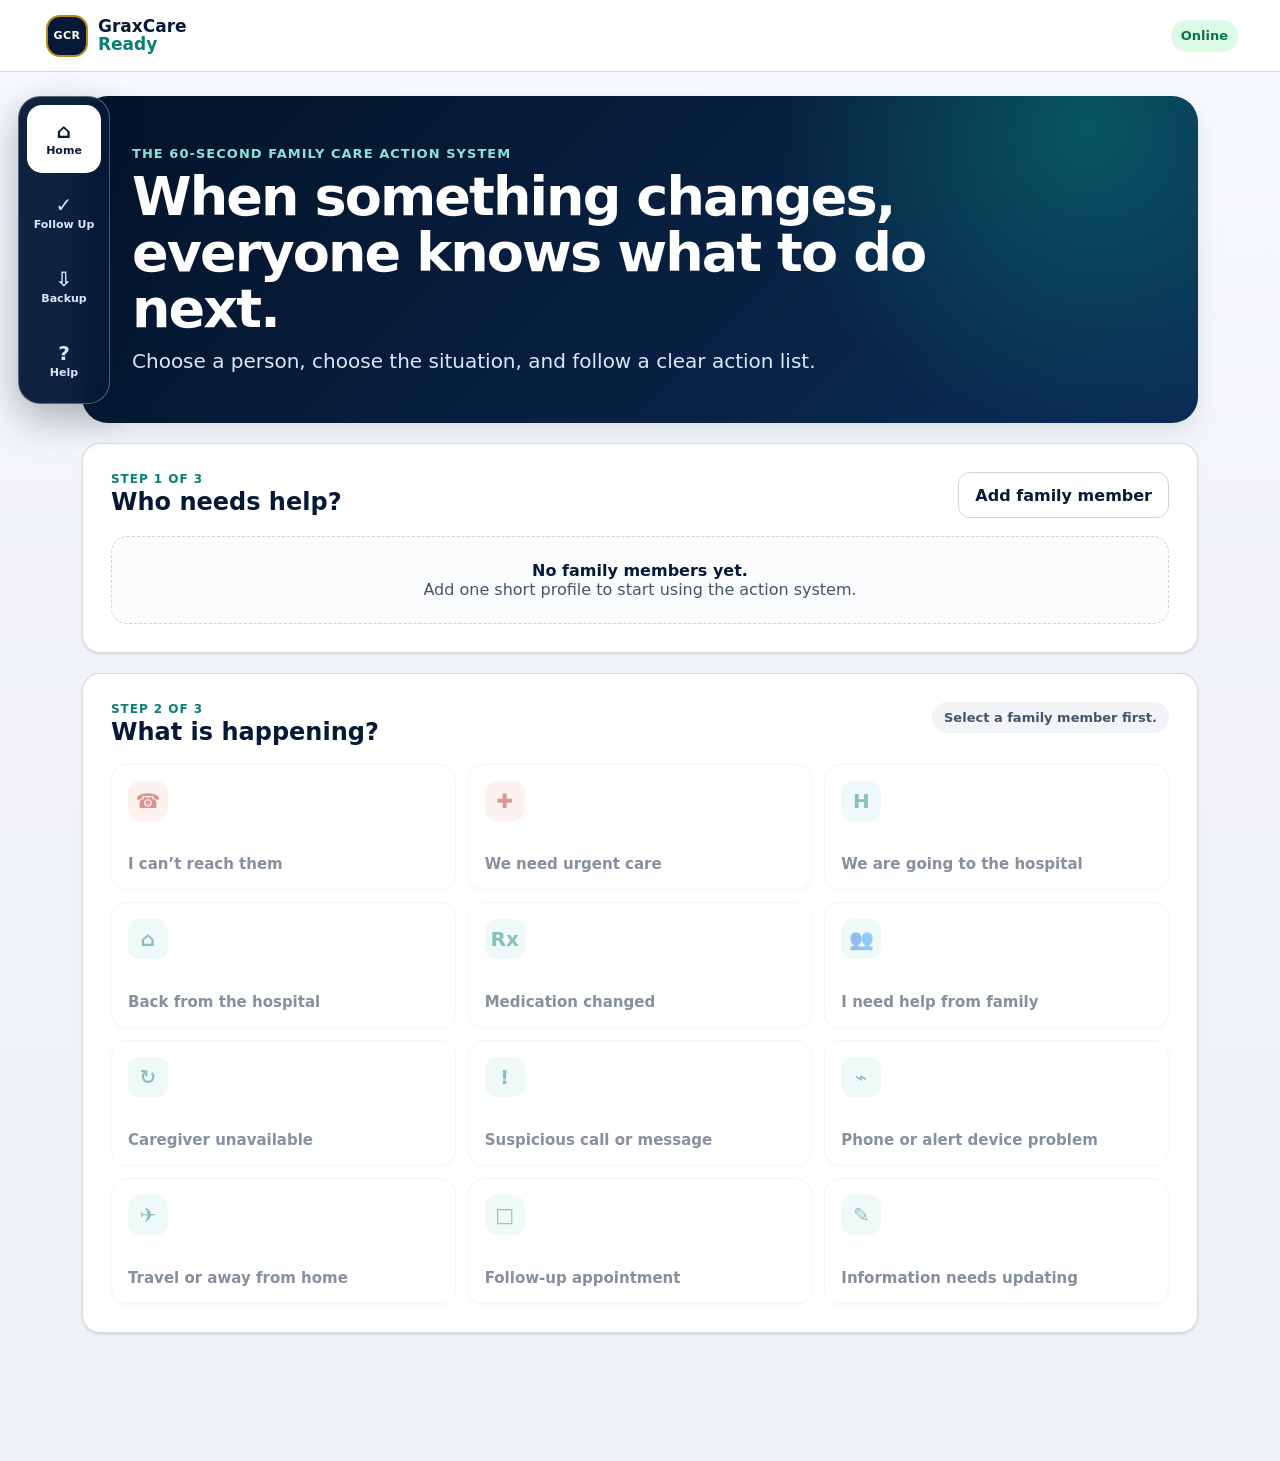
==== index.html @ 17f40778 "Add files via upload Upload GraxCare Ready HTTPS test" ====
<!doctype html>
<html lang="en">
<head>
  <meta charset="utf-8">
  <meta name="viewport" content="width=device-width, initial-scale=1, viewport-fit=cover">
  <meta name="theme-color" content="#061a38">
  <meta name="description" content="GraxCare Ready — The 60-Second Family Care Action System.">
  <title>GraxCare Ready</title>
  <link rel="manifest" href="manifest.webmanifest">
  <link rel="stylesheet" href="styles.css">
</head>
<body>
  <a class="skip-link" href="#main">Skip to main content</a>

  <header class="app-header">
    <button class="brand" type="button" data-route="home" aria-label="Go to home">
      <span class="brand-placeholder" aria-hidden="true">GCR</span>
      <span class="brand-copy"><strong>GraxCare</strong><span>Ready</span></span>
    </button>
    <div class="header-actions">
      <span id="connectionStatus" class="status-pill" role="status">Online</span>
      <button id="installButton" class="button button-secondary button-small" type="button" hidden>Add to Home</button>
    </div>
  </header>

  <main id="main" class="app-shell" tabindex="-1">
    <section id="homeView" class="view" data-view="home">
      <div class="hero-card">
        <p class="eyebrow">The 60-Second Family Care Action System</p>
        <h1>When something changes, everyone knows what to do next.</h1>
        <p>Choose a person, choose the situation, and follow a clear action list.</p>
      </div>

      <section class="panel" aria-labelledby="whoTitle">
        <div class="section-heading">
          <div>
            <p class="step-label">Step 1 of 3</p>
            <h2 id="whoTitle">Who needs help?</h2>
          </div>
          <button id="addProfileButton" class="button button-secondary" type="button">Add family member</button>
        </div>
        <div id="profilesList" class="profiles-grid" aria-live="polite"></div>
      </section>

      <section class="panel" aria-labelledby="situationTitle">
        <div class="section-heading">
          <div>
            <p class="step-label">Step 2 of 3</p>
            <h2 id="situationTitle">What is happening?</h2>
          </div>
          <p id="selectionHint" class="selection-hint">Select a family member first.</p>
        </div>
        <div id="situationsGrid" class="situations-grid"></div>
      </section>
    </section>

    <section id="actionView" class="view" data-view="action" hidden>
      <button class="text-button back-button" type="button" data-route="home">← Back</button>
      <div id="actionContent"></div>
    </section>

    <section id="followupView" class="view" data-view="followup" hidden>
      <div class="page-heading">
        <div>
          <p class="eyebrow">Follow Up</p>
          <h1>Keep the next steps organized.</h1>
        </div>
        <button id="addFollowupButton" class="button button-primary" type="button">Add follow-up</button>
      </div>
      <div id="followupList" class="stack-list"></div>
    </section>

    <section id="backupView" class="view" data-view="backup" hidden>
      <div class="page-heading">
        <div>
          <p class="eyebrow">Private by design</p>
          <h1>Backup and restore</h1>
          <p>Your information stays on this device unless you export an encrypted backup.</p>
        </div>
      </div>
      <div class="two-column">
        <article class="panel action-panel">
          <h2>Export encrypted backup</h2>
          <p>Create a password-protected file that can be moved to another device.</p>
          <button id="exportBackupButton" class="button button-primary" type="button">Export backup</button>
        </article>
        <article class="panel action-panel">
          <h2>Restore backup</h2>
          <p>Replace the information on this device with a valid GraxCare Ready backup.</p>
          <label class="button button-secondary file-button" for="restoreFileInput">Choose backup file</label>
          <input id="restoreFileInput" class="visually-hidden" type="file" accept=".graxcare,.json,application/json">
        </article>
      </div>
      <article class="panel danger-panel">
        <h2>Reset this device</h2>
        <p>This removes profiles, action progress, and follow-up items from this browser.</p>
        <button id="resetDataButton" class="button button-danger" type="button">Delete all local data</button>
      </article>
    </section>

    <section id="helpView" class="view" data-view="help" hidden>
      <div class="page-heading">
        <div>
          <p class="eyebrow">Simple. Private. Prepared.</p>
          <h1>How GraxCare Ready works</h1>
        </div>
      </div>
      <div class="help-grid">
        <article class="panel"><span class="number-badge">1</span><h2>Prepare</h2><p>Add only the information your family may need quickly.</p></article>
        <article class="panel"><span class="number-badge">2</span><h2>Act</h2><p>Select a situation and complete the short action list.</p></article>
        <article class="panel"><span class="number-badge">3</span><h2>Follow Up</h2><p>Track appointments, medication changes, questions, and assigned tasks.</p></article>
      </div>
      <article class="panel legal-note">
        <h2>Important</h2>
        <p>GraxCare Ready organizes information and next steps. It does not provide medical advice and does not replace emergency services. In the United States, call 911 when someone may be in immediate danger.</p>
      </article>
    </section>
  </main>

  <nav class="bottom-nav" aria-label="Primary navigation">
    <button type="button" data-route="home" class="nav-button active"><span aria-hidden="true">⌂</span>Home</button>
    <button type="button" data-route="followup" class="nav-button"><span aria-hidden="true">✓</span>Follow Up</button>
    <button type="button" data-route="backup" class="nav-button"><span aria-hidden="true">⇩</span>Backup</button>
    <button type="button" data-route="help" class="nav-button"><span aria-hidden="true">?</span>Help</button>
  </nav>

  <div id="modalRoot" class="modal-root" hidden></div>
  <div id="toast" class="toast" role="status" aria-live="polite" hidden></div>

  <script src="app.js" defer></script>
</body>
</html>
---- styles.css ----
:root {
  --navy-950: #041329;
  --navy-900: #061a38;
  --navy-800: #0b2b55;
  --navy-700: #153f72;
  --teal-700: #087f72;
  --teal-600: #07998a;
  --teal-100: #dff6f1;
  --gold-600: #b88923;
  --gold-100: #f7ecd0;
  --red-700: #b42318;
  --red-100: #fee4e2;
  --green-700: #067647;
  --green-100: #dcfae6;
  --gray-950: #101828;
  --gray-700: #344054;
  --gray-600: #475467;
  --gray-300: #d0d5dd;
  --gray-200: #eaecf0;
  --gray-100: #f2f4f7;
  --white: #ffffff;
  --shadow-sm: 0 1px 2px rgba(16, 24, 40, .06), 0 1px 3px rgba(16, 24, 40, .1);
  --shadow-md: 0 8px 24px rgba(6, 26, 56, .10);
  --radius-sm: 12px;
  --radius-md: 18px;
  --radius-lg: 26px;
  --safe-bottom: max(18px, env(safe-area-inset-bottom));
}

* { box-sizing: border-box; }
html { min-width: 320px; background: var(--gray-100); color: var(--gray-950); font-family: Inter, ui-sans-serif, system-ui, -apple-system, BlinkMacSystemFont, "Segoe UI", sans-serif; }
body { margin: 0; min-height: 100vh; background: linear-gradient(180deg, #f8fbff 0%, var(--gray-100) 42%, #eef2f7 100%); }
button, input, select, textarea { font: inherit; }
button { cursor: pointer; }
button:focus-visible, input:focus-visible, select:focus-visible, textarea:focus-visible, a:focus-visible { outline: 3px solid #84caff; outline-offset: 3px; }
[hidden] { display: none !important; }

.skip-link { position: fixed; left: 12px; top: -100px; z-index: 1000; background: var(--white); color: var(--navy-900); padding: 10px 14px; border-radius: 10px; box-shadow: var(--shadow-md); }
.skip-link:focus { top: 12px; }
.visually-hidden { position: absolute !important; width: 1px; height: 1px; padding: 0; margin: -1px; overflow: hidden; clip: rect(0,0,0,0); white-space: nowrap; border: 0; }

.app-header { position: sticky; top: 0; z-index: 40; height: 72px; padding: 10px clamp(16px, 4vw, 42px); display: flex; align-items: center; justify-content: space-between; gap: 16px; background: rgba(255,255,255,.94); backdrop-filter: blur(14px); border-bottom: 1px solid rgba(208,213,221,.85); }
.brand { display: inline-flex; align-items: center; gap: 10px; border: 0; background: transparent; padding: 4px; color: var(--navy-900); text-align: left; }
.brand-placeholder { display: grid; place-items: center; width: 42px; height: 42px; border: 2px solid var(--gold-600); border-radius: 14px; background: var(--navy-900); color: var(--white); font-size: 11px; font-weight: 800; letter-spacing: .05em; }
.brand-copy { display: flex; flex-direction: column; font-size: 17px; line-height: 1.02; }
.brand-copy strong { font-weight: 800; }
.brand-copy span { color: var(--teal-700); font-weight: 800; }
.header-actions { display: flex; align-items: center; gap: 10px; }
.status-pill { display: inline-flex; align-items: center; min-height: 32px; padding: 6px 10px; border-radius: 999px; background: var(--green-100); color: var(--green-700); font-size: 13px; font-weight: 700; }
.status-pill.offline { background: var(--gold-100); color: #7a5012; }

.app-shell { width: min(1180px, 100%); margin: 0 auto; padding: 24px clamp(14px, 3vw, 32px) calc(110px + var(--safe-bottom)); }
.view { animation: fade-in .18s ease-out; }
@keyframes fade-in { from { opacity: .45; transform: translateY(4px); } to { opacity: 1; transform: none; } }

.hero-card { padding: clamp(22px, 5vw, 50px); border-radius: var(--radius-lg); color: var(--white); background: radial-gradient(circle at 90% 10%, rgba(7,153,138,.42), transparent 30%), linear-gradient(135deg, var(--navy-950), var(--navy-800)); box-shadow: var(--shadow-md); overflow: hidden; }
.hero-card h1 { max-width: 820px; margin: 8px 0 12px; font-size: clamp(28px, 5vw, 54px); line-height: 1.04; letter-spacing: -.035em; }
.hero-card p:last-child { max-width: 720px; margin: 0; color: #dbe8f7; font-size: clamp(16px, 2vw, 20px); }
.eyebrow { margin: 0; color: var(--teal-600); font-size: 13px; font-weight: 800; letter-spacing: .08em; text-transform: uppercase; }
.hero-card .eyebrow { color: #89e4d7; }

.panel { margin-top: 20px; padding: clamp(18px, 3vw, 28px); background: rgba(255,255,255,.96); border: 1px solid rgba(208,213,221,.85); border-radius: var(--radius-md); box-shadow: var(--shadow-sm); }
.section-heading, .page-heading { display: flex; align-items: flex-start; justify-content: space-between; gap: 18px; }
.section-heading h2, .page-heading h1 { margin: 2px 0 0; color: var(--navy-900); }
.page-heading h1 { font-size: clamp(30px, 4vw, 48px); letter-spacing: -.03em; }
.page-heading p:last-child { color: var(--gray-600); }
.step-label { margin: 0; color: var(--teal-700); font-size: 12px; font-weight: 800; text-transform: uppercase; letter-spacing: .08em; }
.selection-hint { margin: 0; padding: 8px 12px; border-radius: 999px; background: var(--gray-100); color: var(--gray-600); font-size: 13px; font-weight: 700; }

.button { min-height: 46px; display: inline-flex; align-items: center; justify-content: center; gap: 8px; border-radius: 12px; border: 1px solid transparent; padding: 11px 16px; font-weight: 800; text-decoration: none; }
.button-primary { background: var(--teal-700); color: var(--white); box-shadow: 0 7px 15px rgba(8,127,114,.18); }
.button-primary:hover { background: #066d63; }
.button-secondary { background: var(--white); color: var(--navy-900); border-color: var(--gray-300); }
.button-secondary:hover { background: var(--gray-100); }
.button-danger { background: var(--red-700); color: var(--white); }
.button-small { min-height: 44px; padding: 8px 11px; font-size: 13px; }
.text-button { min-height: 44px; display: inline-flex; align-items: center; border: 0; padding: 8px 0; background: transparent; color: var(--navy-700); font-weight: 800; }
.back-button { margin-bottom: 8px; }
.file-button { width: fit-content; }

.profiles-grid { display: grid; grid-template-columns: repeat(auto-fit, minmax(220px, 1fr)); gap: 12px; margin-top: 18px; }
.profile-card { position: relative; display: flex; align-items: center; gap: 12px; min-height: 84px; width: 100%; padding: 14px; border: 2px solid transparent; border-radius: 16px; background: var(--gray-100); color: var(--navy-900); text-align: left; }
.profile-card:hover { border-color: #98a2b3; }
.profile-card.selected { background: var(--teal-100); border-color: var(--teal-700); }
.avatar { flex: 0 0 48px; width: 48px; height: 48px; display: grid; place-items: center; overflow: hidden; border-radius: 50%; background: var(--navy-900); color: var(--white); font-size: 17px; font-weight: 900; text-transform: uppercase; }
.avatar img { width: 100%; height: 100%; object-fit: cover; }
.profile-card > span:nth-child(2) { min-width: 0; padding-right: 38px; }
.profile-card strong { display: block; font-size: 17px; overflow-wrap: anywhere; }
.profile-card small { display: block; margin-top: 3px; color: var(--gray-600); overflow-wrap: anywhere; }
.profile-actions { position: absolute; right: 8px; top: 8px; display: flex; }
.icon-button { display: grid; place-items: center; width: 44px; height: 44px; border: 0; border-radius: 10px; background: transparent; color: var(--navy-700); font-weight: 900; }
.icon-button:hover { background: rgba(255,255,255,.8); }
.empty-state { padding: 24px; border: 1px dashed var(--gray-300); border-radius: 16px; background: #fbfcfe; text-align: center; color: var(--gray-600); }
.empty-state strong { color: var(--navy-900); }

.situations-grid { display: grid; grid-template-columns: repeat(3, minmax(0, 1fr)); gap: 12px; margin-top: 18px; }
.situation-card { min-height: 126px; display: flex; flex-direction: column; align-items: flex-start; justify-content: space-between; gap: 12px; padding: 16px; border: 1px solid var(--gray-200); border-radius: 16px; background: var(--white); color: var(--navy-900); text-align: left; box-shadow: 0 2px 7px rgba(16,24,40,.05); }
.situation-card:hover:not(:disabled) { transform: translateY(-2px); border-color: #98a2b3; box-shadow: var(--shadow-md); }
.situation-card:disabled { cursor: not-allowed; opacity: .48; }
.situation-icon { display: grid; place-items: center; width: 40px; height: 40px; border-radius: 12px; background: var(--teal-100); color: var(--teal-700); font-size: 20px; font-weight: 900; }
.situation-card.urgent .situation-icon { background: var(--red-100); color: var(--red-700); }
.situation-card strong { font-size: 15px; line-height: 1.25; }

.action-hero { padding: clamp(20px, 4vw, 36px); border-radius: var(--radius-lg); background: linear-gradient(135deg, var(--navy-950), var(--navy-700)); color: var(--white); }
.action-hero .eyebrow { color: #89e4d7; }
.action-hero h1 { margin: 8px 0 6px; font-size: clamp(30px, 5vw, 48px); line-height: 1.05; }
.action-hero p { margin: 0; color: #dbe8f7; }
.urgent-banner { margin-top: 16px; padding: 14px 16px; border-radius: 14px; background: var(--red-100); color: #7a271a; font-weight: 800; }
.action-layout { display: grid; grid-template-columns: minmax(0, 1.6fr) minmax(280px, .8fr); gap: 20px; }
.checklist { display: grid; gap: 10px; margin-top: 16px; }
.check-item { display: grid; grid-template-columns: 28px 1fr; gap: 12px; align-items: start; padding: 14px; border-radius: 14px; background: var(--gray-100); }
.check-item input { width: 22px; height: 22px; margin: 1px 0 0; accent-color: var(--teal-700); }
.check-item span { font-weight: 700; line-height: 1.35; }
.quick-actions { display: grid; gap: 10px; }
.quick-actions .button { width: 100%; }
.profile-summary { display: grid; gap: 9px; margin-top: 14px; }
.summary-row { display: grid; grid-template-columns: 120px 1fr; gap: 10px; padding-bottom: 8px; border-bottom: 1px solid var(--gray-200); }
.summary-row dt { color: var(--gray-600); font-size: 13px; font-weight: 700; }
.summary-row dd { margin: 0; color: var(--navy-900); font-weight: 700; overflow-wrap: anywhere; }

.stack-list { display: grid; gap: 12px; margin-top: 20px; }
.followup-card { display: grid; grid-template-columns: 32px minmax(0,1fr) auto; gap: 12px; align-items: start; padding: 16px; border: 1px solid var(--gray-200); border-radius: 16px; background: var(--white); box-shadow: var(--shadow-sm); }
.followup-card input { width: 22px; height: 22px; accent-color: var(--teal-700); }
.followup-card.completed { opacity: .68; }
.followup-card.completed h3 { text-decoration: line-through; }
.followup-card h3 { margin: 0; color: var(--navy-900); overflow-wrap: anywhere; }
.followup-card p { overflow-wrap: anywhere; }
.followup-meta { display: flex; flex-wrap: wrap; gap: 8px; margin-top: 7px; color: var(--gray-600); font-size: 13px; }
.pill { display: inline-flex; align-items: center; padding: 5px 9px; border-radius: 999px; background: var(--gray-100); color: var(--gray-700); font-size: 12px; font-weight: 800; }

.two-column, .help-grid { display: grid; grid-template-columns: repeat(2, minmax(0,1fr)); gap: 20px; }
.help-grid { grid-template-columns: repeat(3, minmax(0,1fr)); }
.action-panel { min-height: 230px; display: flex; flex-direction: column; align-items: flex-start; }
.action-panel h2, .danger-panel h2, .help-grid h2, .legal-note h2 { color: var(--navy-900); }
.action-panel p { flex: 1; color: var(--gray-600); }
.danger-panel { border-color: #fecdca; }
.number-badge { display: grid; place-items: center; width: 38px; height: 38px; border-radius: 50%; background: var(--gold-100); color: #7a5012; font-weight: 900; }
.legal-note { border-left: 5px solid var(--gold-600); }

.bottom-nav { position: fixed; left: 50%; bottom: 14px; z-index: 50; transform: translateX(-50%); width: min(620px, calc(100% - 24px)); display: grid; grid-template-columns: repeat(4, 1fr); gap: 6px; padding: 8px; padding-bottom: max(8px, env(safe-area-inset-bottom)); border: 1px solid rgba(255,255,255,.3); border-radius: 22px; background: rgba(6,26,56,.96); box-shadow: 0 14px 40px rgba(4,19,41,.32); backdrop-filter: blur(14px); }
.nav-button { min-height: 56px; display: flex; flex-direction: column; align-items: center; justify-content: center; gap: 3px; border: 0; border-radius: 15px; background: transparent; color: #dbe8f7; font-size: 11px; font-weight: 800; }
.nav-button span { font-size: 20px; line-height: 1; }
.nav-button.active { background: var(--white); color: var(--navy-900); }

.modal-root { position: fixed; inset: 0; z-index: 100; display: grid; place-items: center; padding: 18px; background: rgba(4,19,41,.72); backdrop-filter: blur(4px); }
.modal { width: min(660px, 100%); max-height: min(90vh, 900px); overflow: auto; border-radius: 24px; background: var(--white); box-shadow: 0 24px 80px rgba(0,0,0,.32); }
.modal-header { position: sticky; top: 0; z-index: 2; display: flex; align-items: center; justify-content: space-between; gap: 14px; padding: 18px 20px; background: var(--white); border-bottom: 1px solid var(--gray-200); }
.modal-header h2 { margin: 0; color: var(--navy-900); }
.modal-body { padding: 20px; }
.modal-footer { position: sticky; bottom: 0; display: flex; justify-content: flex-end; gap: 10px; padding: 16px 20px; background: var(--white); border-top: 1px solid var(--gray-200); }
.form-grid { display: grid; grid-template-columns: repeat(2, minmax(0,1fr)); gap: 15px; }
.field { display: grid; gap: 7px; }
.field.full { grid-column: 1 / -1; }
.field label { color: var(--navy-900); font-size: 13px; font-weight: 800; }
.field input, .field select, .field textarea { width: 100%; min-height: 46px; border: 1px solid var(--gray-300); border-radius: 12px; padding: 11px 12px; color: var(--gray-950); background: var(--white); }
.field textarea { min-height: 92px; resize: vertical; }
.field small { color: var(--gray-600); }
.inline-check { display: inline-flex !important; align-items: center; gap: 8px; margin-top: 4px; font-weight: 700 !important; }
.inline-check input { width: 20px !important; min-height: 20px !important; margin: 0; }
.form-error { margin: 0 0 14px; padding: 10px 12px; border-radius: 10px; background: var(--red-100); color: #7a271a; font-weight: 700; }
.toast { position: fixed; left: 50%; bottom: 100px; z-index: 200; transform: translateX(-50%); max-width: min(90vw, 560px); padding: 13px 17px; border-radius: 999px; background: var(--navy-950); color: var(--white); box-shadow: var(--shadow-md); font-weight: 800; text-align: center; }

@media (max-width: 880px) {
  .situations-grid { grid-template-columns: repeat(2, minmax(0,1fr)); }
  .action-layout, .help-grid { grid-template-columns: 1fr; }
}

@media (max-width: 640px) {
  .app-header { height: 64px; padding-inline: 12px; }
  .brand-placeholder { width: 38px; height: 38px; }
  .brand-copy { font-size: 15px; }
  .status-pill { display: none; }
  .app-shell { padding: 14px 12px calc(106px + var(--safe-bottom)); }
  .hero-card { border-radius: 20px; }
  .hero-card h1 { font-size: 31px; }
  .section-heading, .page-heading { flex-direction: column; }
  .section-heading .button, .page-heading .button { width: 100%; }
  .profiles-grid { grid-template-columns: 1fr; }
  .situations-grid { grid-template-columns: repeat(2, minmax(0,1fr)); gap: 9px; }
  .situation-card { min-height: 118px; padding: 13px; }
  .two-column { grid-template-columns: 1fr; }
  .form-grid { grid-template-columns: 1fr; }
  .field.full { grid-column: auto; }
  .summary-row { grid-template-columns: 1fr; gap: 4px; }
  .followup-card { grid-template-columns: 30px minmax(0,1fr); }
  .followup-card > .icon-button { grid-column: 2; justify-self: end; }
}

@media (max-width: 380px) {
  .brand-copy { display: none; }
  .situations-grid { grid-template-columns: 1fr; }
  .situation-card { min-height: 92px; flex-direction: row; align-items: center; justify-content: flex-start; }
  .bottom-nav { bottom: 8px; width: calc(100% - 16px); }
}

@media print {
  .app-header, .bottom-nav, .back-button, .quick-actions, .button, .text-button { display: none !important; }
  body { background: white; }
  .app-shell { width: 100%; padding: 0; }
  .panel, .action-hero { box-shadow: none; break-inside: avoid; }
}

/* Desktop adaptation: use a compact side rail instead of a mobile-style bottom bar. */
@media (min-width: 1280px) {
  .bottom-nav {
    left: 18px;
    top: 96px;
    bottom: auto;
    transform: none;
    width: 92px;
    grid-template-columns: 1fr;
    border-radius: 22px;
  }
  .nav-button { min-height: 68px; }
}
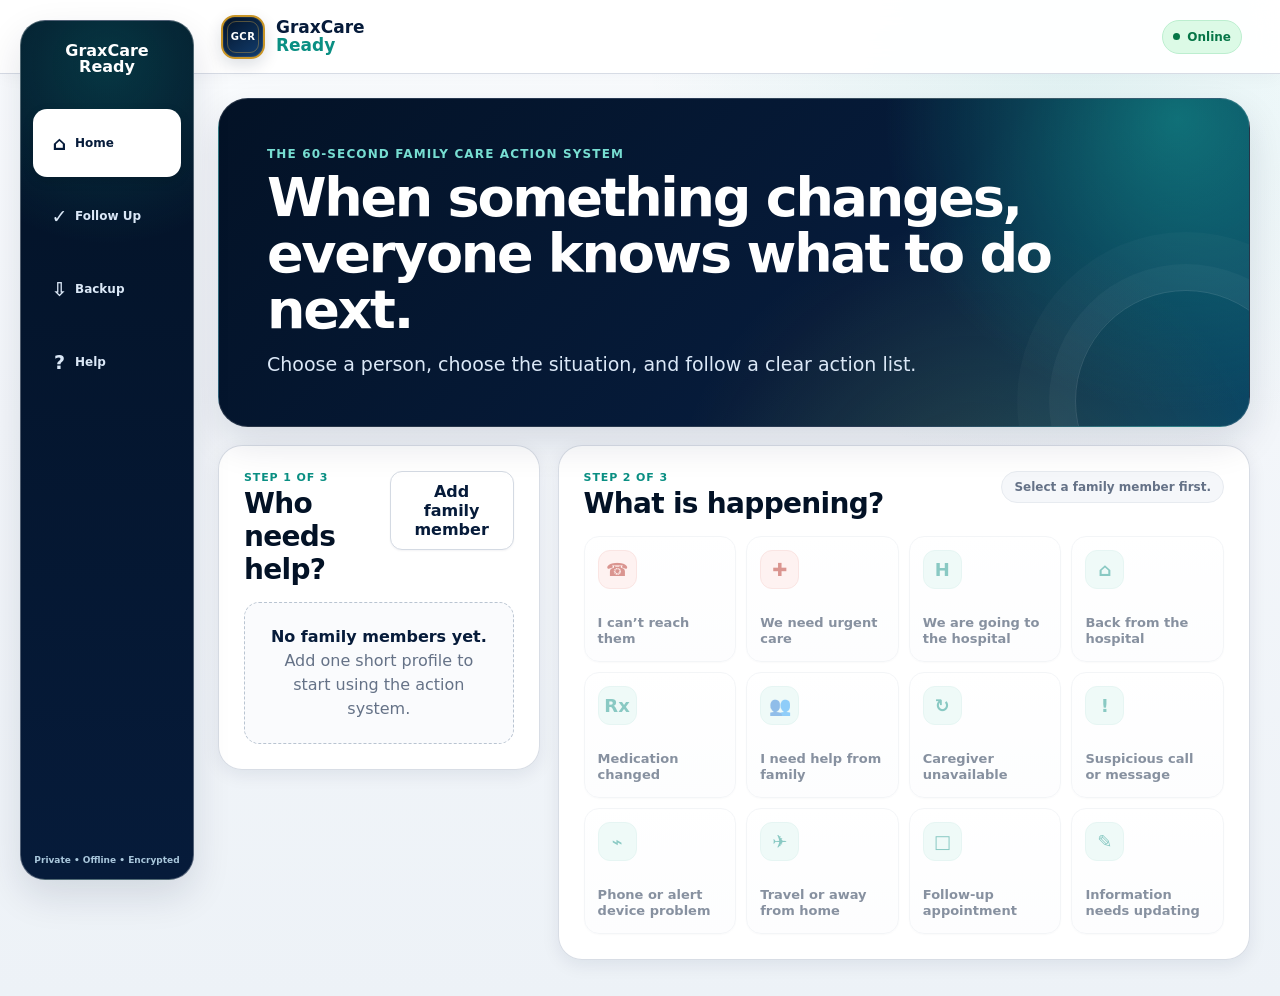
==== commit ff594ad6: "Load definitive visual layer" ====
--- a/index.html
+++ b/index.html
@@ -8,6 +8,7 @@
   <title>GraxCare Ready</title>
   <link rel="manifest" href="manifest.webmanifest">
   <link rel="stylesheet" href="styles.css">
+  <link rel="stylesheet" href="visual-final.css">
 </head>
 <body>
   <a class="skip-link" href="#main">Skip to main content</a>
--- a/visual-final.css
+++ b/visual-final.css
@@ -0,0 +1,20 @@
+/* GraxCare Ready — Visual Final Layer
+   Presentation-only overrides. Functional JavaScript is unchanged. */
+:root{--navy-950:#031226;--navy-900:#061b3a;--navy-800:#0b315e;--navy-700:#123e70;--teal-700:#0a8f83;--teal-600:#13a99a;--teal-100:#dff6f2;--gold-600:#c89527;--gold-100:#f7edcf;--gray-950:#0d1f3c;--gray-700:#3f4f67;--gray-600:#657287;--gray-300:#d4dae3;--gray-200:#e7ebf0;--gray-100:#f5f7fa;--shadow-sm:0 5px 18px rgba(5,27,58,.08);--shadow-md:0 16px 38px rgba(5,27,58,.12);--radius-md:18px;--radius-lg:24px;--safe-bottom:max(14px,env(safe-area-inset-bottom))}
+html{color:var(--gray-950);-webkit-text-size-adjust:100%;text-rendering:optimizeLegibility}body{background:radial-gradient(circle at 84% 5%,rgba(19,169,154,.1),transparent 27rem),linear-gradient(180deg,#fbfdff 0%,#f3f6fa 42%,#edf2f7 100%)}
+.app-header{min-height:74px;height:auto;padding:10px clamp(14px,3vw,38px);background:rgba(255,255,255,.95);border-color:rgba(212,218,227,.92);box-shadow:0 3px 18px rgba(5,27,58,.035)}
+.brand{min-height:48px;gap:11px;padding:3px}.brand-placeholder{position:relative;width:44px;height:44px;flex:0 0 44px;border-color:var(--gold-600);background:linear-gradient(145deg,#031226,#123e70);font-size:10px;box-shadow:inset 0 0 0 1px rgba(255,255,255,.08),0 6px 16px rgba(5,27,58,.14)}.brand-placeholder:after{content:"";position:absolute;inset:4px;border:1px solid rgba(217,172,67,.38);border-radius:9px}.brand-copy{font-size:17px}.brand-copy strong,.brand-copy span{font-weight:850}.header-actions{gap:9px}.status-pill{min-height:34px;gap:7px;border:1px solid #bceecf;font-size:12px;font-weight:850}.status-pill:before{content:"";width:7px;height:7px;border-radius:50%;background:currentColor}.status-pill.offline{border-color:#eed69d}
+.app-shell{width:min(1260px,100%);padding:22px clamp(13px,2.5vw,30px) calc(102px + var(--safe-bottom))}.view{animation:view-in .2s ease-out}@keyframes view-in{from{opacity:.35;transform:translateY(5px)}to{opacity:1;transform:none}}#homeView{display:grid;gap:16px}
+.hero-card{position:relative;isolation:isolate;min-height:0;overflow:hidden;padding:clamp(24px,4.5vw,48px);border:1px solid rgba(255,255,255,.14);border-radius:30px;background:radial-gradient(circle at 93% 6%,rgba(25,192,174,.47),transparent 29%),radial-gradient(circle at 73% 130%,rgba(201,149,39,.16),transparent 35%),linear-gradient(135deg,#031226 0%,#061b3a 60%,#0b4865 100%);box-shadow:var(--shadow-md)}.hero-card:after{content:"";position:absolute;right:-48px;bottom:-86px;z-index:-1;width:220px;height:220px;border:1px solid rgba(255,255,255,.13);border-radius:50%;box-shadow:0 0 0 26px rgba(255,255,255,.035),0 0 0 58px rgba(255,255,255,.025)}.hero-card h1{max-width:840px;margin:9px 0 12px;font-size:clamp(30px,4.7vw,54px);line-height:1.035;letter-spacing:-.042em}.hero-card p:last-child{max-width:700px;font-size:clamp(15px,1.8vw,19px);line-height:1.48}.eyebrow{font-size:12px;font-weight:900;letter-spacing:.095em}.hero-card .eyebrow,.action-hero .eyebrow{color:#77ded2}
+.panel{margin-top:0;padding:clamp(17px,2.3vw,25px);border-color:rgba(212,218,227,.9);border-radius:var(--radius-lg);box-shadow:var(--shadow-sm)}.section-heading,.page-heading{gap:14px}.section-heading h2,.page-heading h1{margin-top:3px;color:var(--navy-950);letter-spacing:-.025em}.section-heading h2{font-size:clamp(21px,2.3vw,28px)}.page-heading{margin-bottom:18px}.step-label{font-size:11px;font-weight:900}.selection-hint{border:1px solid var(--gray-200);font-size:12px;font-weight:800}
+.button{min-width:44px;min-height:46px;padding:10px 16px;font-weight:850;transition:transform .16s ease,box-shadow .16s ease,background .16s ease,border-color .16s ease}.button:hover{transform:translateY(-1px)}.button-primary{background:linear-gradient(180deg,#0b9d8f,#087f75);box-shadow:0 8px 18px rgba(8,127,117,.18)}.button-primary:hover{background:linear-gradient(180deg,#0a8e82,#076f67)}.button-secondary{box-shadow:0 1px 2px rgba(5,27,58,.05)}.button-small{font-size:12px}
+.profiles-grid{grid-template-columns:repeat(auto-fit,minmax(210px,1fr));gap:10px;margin-top:16px}.profile-card{min-height:78px;padding:11px 12px;border:1.5px solid var(--gray-200);border-radius:15px;background:#fafbfd;box-shadow:0 1px 2px rgba(5,27,58,.05);transition:border-color .16s ease,background .16s ease,transform .16s ease,box-shadow .16s ease}.profile-card:hover{transform:translateY(-1px);box-shadow:var(--shadow-sm)}.profile-card.selected{background:linear-gradient(135deg,#effaf8,#d9f3ee);box-shadow:0 7px 18px rgba(10,143,131,.11)}.avatar{width:46px;height:46px;flex-basis:46px;border:2px solid rgba(255,255,255,.88);background:linear-gradient(145deg,#031226,#123e70);box-shadow:0 4px 12px rgba(5,27,58,.13)}.profile-card strong{font-size:15px}.profile-card small{font-size:12px}.profile-actions{right:5px;top:5px}.icon-button{border-radius:11px}.empty-state{padding:22px;border-color:#b9c4d1;border-radius:15px;background:#fafbfd;line-height:1.5}
+.situations-grid{grid-template-columns:repeat(3,minmax(0,1fr));gap:10px;margin-top:16px}.situation-card{min-height:116px;gap:10px;padding:13px;border-radius:15px;background:linear-gradient(180deg,#fff,#fbfcfe);box-shadow:0 1px 2px rgba(5,27,58,.05);transition:transform .16s ease,border-color .16s ease,box-shadow .16s ease}.situation-card:hover:not(:disabled){box-shadow:var(--shadow-sm)}.situation-icon{width:39px;height:39px;border:1px solid #ccece7;font-size:18px}.situation-card.urgent .situation-icon{border-color:#f5c9c5}.situation-card strong{font-size:13px;overflow-wrap:anywhere}
+.action-hero{position:relative;overflow:hidden;padding:clamp(22px,3.8vw,38px);border:1px solid rgba(255,255,255,.12);border-radius:30px;background:radial-gradient(circle at 95% 0%,rgba(19,169,154,.37),transparent 30%),linear-gradient(135deg,#031226,#123e70);box-shadow:var(--shadow-md)}.action-hero h1{font-size:clamp(31px,4.5vw,50px);letter-spacing:-.035em}.action-hero p{line-height:1.45}.urgent-banner{margin-top:13px;border:1px solid #f5c6c2;line-height:1.4}.action-layout{grid-template-columns:minmax(0,1.5fr) minmax(280px,.82fr);gap:16px;margin-top:16px}.action-layout>aside{display:grid;align-content:start;gap:16px}.checklist{gap:9px;margin-top:14px}.check-item{min-height:58px;gap:11px;padding:13px;border:1px solid transparent;border-radius:13px;transition:border-color .16s ease,background .16s ease}.check-item:has(input:checked){border-color:#b9e7df;background:#effaf8}.check-item input{margin:0}.check-item span{color:var(--navy-950);font-weight:760}.quick-actions{gap:9px}.profile-summary{gap:8px;margin-top:13px}.summary-row{grid-template-columns:minmax(94px,120px) 1fr;gap:9px}.summary-row dt{font-size:12px;font-weight:800}.summary-row dd{color:var(--navy-950);font-weight:760}
+.stack-list{gap:11px;margin-top:18px}.followup-card{gap:11px;padding:15px;border-radius:15px;box-shadow:0 1px 2px rgba(5,27,58,.05)}.followup-meta{gap:7px;font-size:12px}.pill{border:1px solid var(--gray-200);font-size:11px;font-weight:850}.two-column,.help-grid{gap:16px}.action-panel{min-height:220px}.danger-panel,.legal-note{margin-top:16px}
+.bottom-nav{bottom:10px;width:min(610px,calc(100% - 18px));gap:5px;padding:7px;padding-bottom:max(7px,env(safe-area-inset-bottom));border-radius:20px;background:rgba(6,27,58,.975);box-shadow:0 18px 46px rgba(3,18,38,.28)}.nav-button{min-width:44px;min-height:56px;padding:4px;border-radius:14px;font-size:10px;font-weight:850}.nav-button span{font-size:19px}.nav-button.active{box-shadow:0 4px 12px rgba(0,0,0,.12)}
+.modal{border:1px solid rgba(255,255,255,.62);box-shadow:0 28px 70px rgba(5,27,58,.18)}.modal-header{padding:17px 19px}.modal-body{padding:19px}.modal-footer{padding:15px 19px}.form-grid{gap:14px}.field label{font-size:12px;font-weight:850}.field input,.field select,.field textarea{padding:10px 12px;border-radius:11px}.toast{bottom:92px}
+@media(min-width:720px){.app-shell{padding-left:112px;padding-bottom:28px}.bottom-nav{left:14px;top:92px;bottom:20px;width:82px;max-height:390px;grid-template-columns:1fr;align-content:start;transform:none;border-radius:22px}.nav-button{min-height:70px}#homeView{grid-template-columns:minmax(235px,.78fr) minmax(0,1.42fr);align-items:start}#homeView .hero-card{grid-column:1/-1}.situations-grid{grid-template-columns:repeat(3,minmax(0,1fr))}.action-layout{grid-template-columns:minmax(0,1.35fr) minmax(270px,.85fr)}.toast{bottom:28px}}
+@media(min-width:1100px){.app-header{padding-left:218px}.app-shell{width:min(1440px,100%);padding:24px 30px 36px 218px}.bottom-nav{left:20px;top:20px;bottom:20px;width:174px;max-height:none;padding:88px 12px 14px;border-radius:25px;background:radial-gradient(circle at 50% 5%,rgba(19,169,154,.24),transparent 22%),linear-gradient(180deg,#031226,#061b3a);box-shadow:var(--shadow-md)}.bottom-nav:before{content:"GraxCare\A Ready";white-space:pre;position:absolute;top:22px;left:18px;right:18px;color:#fff;font-size:16px;line-height:1.02;font-weight:900;text-align:center}.bottom-nav:after{content:"Private • Offline • Encrypted";position:absolute;left:12px;right:12px;bottom:13px;color:#a9c7dc;font-size:9px;line-height:1.35;font-weight:750;text-align:center}.nav-button{min-height:68px;flex-direction:row;justify-content:flex-start;padding:0 14px;font-size:12px}.nav-button span{width:25px;text-align:center}#homeView{grid-template-columns:minmax(250px,.72fr) minmax(0,1.55fr);gap:18px}#homeView .hero-card{grid-column:1/-1}.hero-card{min-height:242px;display:flex;flex-direction:column;justify-content:center}.profiles-grid{grid-template-columns:1fr}.situations-grid{grid-template-columns:repeat(4,minmax(0,1fr))}.situation-card{min-height:126px}.action-layout{grid-template-columns:minmax(0,1.55fr) minmax(320px,.78fr)}}
+@media(max-width:719px){.app-header{min-height:60px;height:auto;padding:8px 10px}.brand{min-height:44px;gap:8px}.brand-placeholder{width:39px;height:39px;flex-basis:39px;border-radius:12px}.brand-copy{font-size:14px}.status-pill{display:none}.header-actions .button-small{min-height:42px;padding:7px 10px;font-size:11px}.app-shell{padding:12px 9px calc(92px + var(--safe-bottom))}#homeView{gap:12px}.hero-card{min-height:174px;padding:20px 17px;border-radius:21px}.hero-card h1{margin-top:7px;font-size:clamp(27px,8.7vw,36px)}.hero-card p:last-child{font-size:13px;line-height:1.42}.eyebrow{font-size:9.5px;letter-spacing:.08em}.panel{padding:14px;border-radius:18px}.section-heading,.page-heading{flex-direction:column;gap:10px}.section-heading h2{font-size:21px}.section-heading .button,.page-heading .button{width:100%}.profiles-grid{grid-template-columns:1fr;margin-top:12px}.profile-card{min-height:68px;padding:9px 10px}.avatar{width:42px;height:42px;flex-basis:42px}.situations-grid{grid-template-columns:repeat(3,minmax(0,1fr));gap:7px;margin-top:12px}.situation-card{min-height:100px;gap:7px;padding:9px 8px;border-radius:13px}.situation-icon{width:34px;height:34px;border-radius:10px;font-size:16px}.situation-card strong{font-size:10.5px;line-height:1.18}.action-hero{padding:19px 16px;border-radius:21px}.action-hero h1{font-size:29px}.urgent-banner{font-size:12px}.action-layout,.two-column,.help-grid{grid-template-columns:1fr}.action-layout{gap:12px;margin-top:12px}.check-item{min-height:56px;padding:12px}.summary-row{grid-template-columns:1fr;gap:3px}.form-grid{grid-template-columns:1fr}.field.full{grid-column:auto}.followup-card{grid-template-columns:30px minmax(0,1fr)}.followup-card>.icon-button{grid-column:2;justify-self:end}.bottom-nav{width:calc(100% - 14px);bottom:7px}.nav-button{min-height:54px}.modal-root{padding:8px;align-items:end}.modal{max-height:94vh;border-radius:23px 23px 12px 12px}.modal-footer{display:grid;grid-template-columns:1fr 1fr}.modal-footer .button{width:100%}}
+@media(max-width:355px){.brand-copy{display:none}.situations-grid{gap:6px}.situation-card{min-height:96px;padding:8px 6px}.situation-card strong{font-size:9.7px}}
